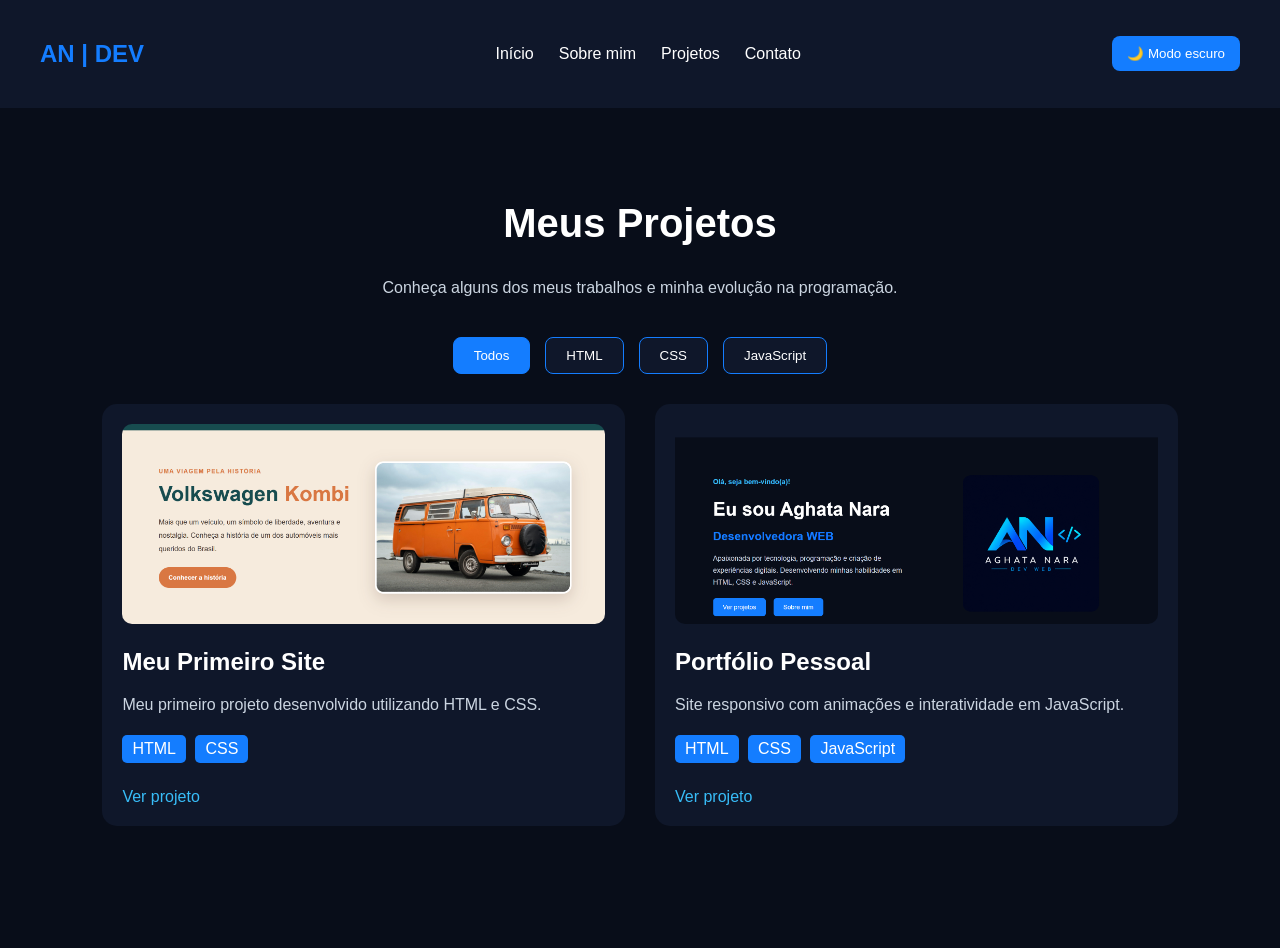
==== projetos.html @ c4356242 "Organiza portfolio na raiz para publicacao GitHub Pages" ====
<!DOCTYPE html>
<html lang="pt-BR">

<head>
    <meta charset="UTF-8">
    <meta name="viewport" content="width=device-width, initial-scale=1.0">

    <title>Meus Projetos | Aghata Nara</title>

    <link rel="stylesheet" href="css/estilos.css">
</head>

<body>

    <header>
        <nav>
            <h2>AN | DEV</h2>

            <ul>
                <li><a href="index.html">Início</a></li>
                <li><a href="sobre.html">Sobre mim</a></li>
                <li><a href="projetos.html">Projetos</a></li>
                <li><a href="contato.html">Contato</a></li>
            </ul>

            <button id="alternar-tema" type="button">
                🌙 Modo escuro
            </button>
        </nav>
    </header>

    <main>

        <section class="projetos">

            <h1>Meus Projetos</h1>

            <p>
                Conheça alguns dos meus trabalhos
                e minha evolução na programação.
            </p>

            <!-- FILTROS DOS PROJETOS -->
            <div class="filtros-projetos">

                <button class="filtro ativo" data-filtro="todos">
                    Todos
                </button>

                <button class="filtro" data-filtro="html">
                    HTML
                </button>

                <button class="filtro" data-filtro="css">
                    CSS
                </button>

                <button class="filtro" data-filtro="javascript">
                    JavaScript
                </button>

            </div>

            <!-- LISTA DE PROJETOS -->
            <div class="lista-projetos">

                <!-- PRIMEIRO CARD -->
                <article class="card-projeto"
                         data-tecnologias="html css">

                    <img src="img/projeto1.png"
                         alt="Imagem do meu primeiro site">

                    <h2>Meu Primeiro Site</h2>

                    <p>
                        Meu primeiro projeto desenvolvido
                        utilizando HTML e CSS.
                    </p>

                    <span>HTML</span>
                    <span>CSS</span>

                    <a href="#">Ver projeto</a>

                </article>

                <!-- SEGUNDO CARD -->
                <article class="card-projeto"
                         data-tecnologias="html css javascript">

                    <img src="img/projeto2.png"
                         alt="Imagem do meu portfólio">

                    <h2>Portfólio Pessoal</h2>

                    <p>
                        Site responsivo com animações
                        e interatividade em JavaScript.
                    </p>

                    <span>HTML</span>
                    <span>CSS</span>
                    <span>JavaScript</span>

                    <a href="#">Ver projeto</a>

                </article>

            </div>

        </section>

    </main>

    <script src="js/script.js"></script>

</body>
</html>
---- css/estilos.css ----
/* Estilo geral do site */

body {
    background-color: black;
    color: white;
    font-family: Arial, sans-serif;
    margin: 0px;
}


/* Títulos secundários */
nav {
    display: flex;
    justify-content: space-between;
    align-items: center;
    padding: 20px 40px;
    background-color: #0F172A;
}


nav h2 {
    color: #147DFF;

}


nav ul {
    display: flex;
    list-style: none;
    gap: 25px;

}


nav a {
    color: white;
    text-decoration: none;
}


nav a:hover {
    color: #38BDF8;
}


.inicio{
    min-height: 70vh;
    display: flex;
    flex-direction: row;
    align-items: center;
    justify-content: space-between;
    gap: 40px;
    padding: 40px 8%;
    background-color:  #080D19;
}


.inicio h3 {
    color: #38BDF8;
    font-size: 18px;
}


.inicio h1 {
    color: white;
    font-size: 48px;
    margin-bottom: 10px;
}


.inicio h2 {
    color: #147DFF;
    font-size: 30px;
}


.inicio p {
    color: #CBD5E1;
    font-size: 18px;
    line-height: 1.7;
    max-width: 600px;
}


.botoes {
    display: flex;
    gap: 20px;
    margin-top: 25px;
}


.botoes a {
    background-color: #147DFF;
    color: white;
    text-decoration: none;
    padding: 14px 25px;
    border-radius: 8px;
    transition: 0.3s;
}


.botoes a:hover {
    background-color:  #38BDF8;
    transform: translateY(-3px);
}


.conteudo-inicio {
    flex: 1;
    min-width: 0;
}

.imagem-inicio {
    flex: 1;
    display: flex;
    justify-content: center;
    align-items: center;
}

.imagem-inicio img {
    width: 100%;
    max-width: 350px;
    height: auto;
    border-radius: 20px;
}


@media (max-width: 768px) {

    .inicio {
        flex-direction: column;
        text-align: center;
        gap: 30px;
    }

    .botoes {
        justify-content: center;
        flex-wrap: wrap;
    }

    .imagem-inicio img {
        max-width: 250px;
    }

}


nav a {
    position: relative;
    text-decoration: none;
    color: white;
    transition: 0.3s;
}

nav a::after {
    content: "";
    position: absolute;
    width: 0;
    height: 2px;
    background-color: #38BDF8;
    bottom: -5px;
    left: 0;
    transition: width 0.3s;
}

nav a:hover {
    color: #38BDF8;
}

nav a:hover::after {
    width: 100%;
}


@keyframes aparecer {
    from {
        opacity: 0%;
        transform: translateY(30px);
    }
    
    to {
        opacity: 1%;
        transform: translateY(0);
    }
}

.conteudo-inicio {
    animation: aparecer 1.2s ease-out;
}

@keyframes flutuar {
    0% {
        transform: translateY(0);
    }

    50% {
        transform: translateY(-15px);
    }

    100% {
        transform: translateY(0);
    }
}

.imagem-inicio img {
    animation: flutuar 4s ease-in-out infinite;
}

.imagem-inicio img:hover {
    filter: drop-shadow(0 0 18px #147DFF);

}


@media (prefers-reduced-motion: reduce) {
    .conteudo-inicio,
    .imagem-inicio img {
        animation: none;
    }
}


:root {
    --cor-fundo: #080D19;
    --cor-menu:  #0F172A;
    --cor-texto: #FFFFFF;
    --cor-paragrafo: #CBD5E1;
}

body.modo-claro {
     --cor-fundo: #F1F5F9;
    --cor-menu: #FFFFFF;
    --cor-texto: #0F172A;
    --cor-paragrafo: #475569;
}

body {
    background-color: var(--cor-fundo);
    color: var(--cor-texto);
}


header {
    background-color: var(--cor-menu);
}

header a {
    color: var(--cor-texto);
}


.inicio {
    background-color: var(--cor-fundo);
}

.inicio h1 {
    color: var(--cor-texto);
}

.inicio p {
    color: var(--cor-paragrafo);
}


#alternar-tema {
    background-color: #147DFF;
    color: white;
    border: none;
    padding: 10px 15px;
    border-radius: 8px;
    cursor: pointer;
    transition: 0.3s;
}

#alternar-tema:hover {
    background-color: #38BDF8;
}

body,
header,
nav,
.inicio,
.inicio h1,
.inicio p,
header a,
nav a {
    transition: background-color 0.3s,
                color 0.3s;
}


.projetos {
    padding: 60px 8%;
    background-color: var(--cor-fundo);
    min-height: 80vh;
}

.projetos h1 {
    text-align: center;
    font-size: 40px;
    color: var(--cor-texto);
}

.projetos > p {
    text-align: center;
    color: var(--cor-paragrafo);
    margin-bottom: 40px;
}

.lista-projetos {
    display: grid;
    grid-template-columns: repeat(2,1fr);
    gap: 30px;
}

.card-projeto {
    background-color: var(--cor-menu);
    padding: 20px;
    border-radius: 15px;
    transition: transform 0.3s;
}

.card-projeto:hover {
    transform: translateY(-8px);
}

.card-projeto img {
    width: 100%;
    height: 200px;
    object-fit: cover;
    border-radius: 10px;
}

.card-projeto h2 {
    color: var(--cor-texto);
}

.card-projeto p {
    color: var(--cor-paragrafo);
}

.card-projeto span {
    display: inline-block;
    background-color: #147DFF;
    color: white;
    padding: 5px 10px;
    border-radius: 5px;
    margin: 5px 5px 10px 0;
}

.card-projeto a {
    display: block;
    color: #38BDF8;
    text-decoration: none;
    margin-top: 15px;
}


@media (max-width:768px) {

    .lista-projetos {
        grid-template-columns: 1fr;
    }

    .projetos h1 {
        font-size: 30px;
    }

    .card-projeto img {
        height: auto;
    }
}


.filtros-projetos {
    display: flex;
    justify-content: center;
    flex-wrap: wrap;
    gap: 15px;
    margin-bottom: 30px;
}

.filtro {
    background-color: var(--cor-menu);
    color: var(--cor-texto);
    border: 1px solid #147DFF;
    padding: 10px 20px;
    border-radius: 8px;
    cursor: pointer;
    transition: 0.3s;
}

.filtro:hover,
.filtro.ativo {
    background-color: #147DFF;
    color: white;
}



/* ===== PÁGINA SOBRE MIM ===== */

.sobre {
    display: flex;
    align-items: center;
    justify-content: space-between;
    gap: 50px;
    padding: 80px 8%;
    background-color: var(--cor-fundo);
}

.sobre-conteudo {
    flex: 1;
    min-width: 0;
    animation: aparecer 1s ease;
}

.sobre-conteudo h3 {
    color: #38BDF8;
    font-size: 18px;
    margin-bottom: 15px;
}

.sobre-conteudo h1 {
    color: var(--cor-texto);
    font-size: 48px;
    margin-bottom: 20px;
}

.sobre-conteudo h1 span {
    color: #147DFF;
}

.sobre-conteudo h2 {
    color: var(--cor-texto);
    font-size: 26px;
    margin-bottom: 20px;
}

.sobre-conteudo p {
    color: var(--cor-paragrafo);
    font-size: 17px;
    line-height: 1.8;
    margin-bottom: 20px;
}

/* BOTÕES */

.botao-sobre {
    display: inline-block;
    background-color: #147DFF;
    color: white;
    text-decoration: none;
    padding: 14px 25px;
    border-radius: 8px;
    margin-top: 15px;
    transition: 0.3s;
}

.botao-sobre:hover {
    background-color: #38BDF8;
    transform: translateY(-4px);
}

/* DESTAQUE LATERAL */

.sobre-destaque {
    flex: 1;
    min-width: 0;
    background-color: var(--cor-menu);
    padding: 40px;
    border: 1px solid #147DFF;
    border-radius: 20px;
    text-align: center;
    box-shadow: 0 0 25px #147DFF20;
}

.sobre-destaque h2 {
    font-size: 40px;
    color: #147DFF;
    margin-bottom: 15px;
}

.sobre-destaque p {
    color: var(--cor-texto);
    margin-bottom: 25px;
}

.sobre-codigo {
    background-color: var(--cor-fundo);
    color: #38BDF8;
    padding: 25px;
    border-radius: 12px;
    font-family: monospace;
    font-size: 18px;
    line-height: 1.8;
    margin-bottom: 20px;
}

.sobre-destaque span {
    color: var(--cor-paragrafo);
    font-size: 14px;
}

/* HABILIDADES */

.habilidades {
    padding: 70px 8%;
    background-color: var(--cor-fundo);
    text-align: center;
}

.habilidades h2 {
    color: var(--cor-texto);
    font-size: 36px;
    margin-bottom: 15px;
}

.habilidades > p {
    color: var(--cor-paragrafo);
    margin-bottom: 40px;
}

.lista-habilidades {
    display: grid;
    grid-template-columns: repeat(4, minmax(0, 1fr));
    gap: 20px;
}

.habilidade-card {
    background-color: var(--cor-menu);
    padding: 30px 20px;
    border-radius: 15px;
    border: 1px solid transparent;
    transition: 0.3s;
}

.habilidade-card:hover {
    transform: translateY(-8px);
    border-color: #147DFF;
}

.habilidade-card h3 {
    color: #38BDF8;
    margin-bottom: 15px;
}

.habilidade-card p {
    color: var(--cor-paragrafo);
    line-height: 1.6;
}

/* OBJETIVOS */

.objetivos {
    padding: 70px 15%;
    background-color: var(--cor-fundo);
    text-align: center;
}

.objetivos h2 {
    color: var(--cor-texto);
    font-size: 36px;
    margin-bottom: 25px;
}

.objetivos p {
    color: var(--cor-paragrafo);
    font-size: 17px;
    line-height: 1.8;
    margin-bottom: 20px;
}

/* RODAPÉ */

.rodape-sobre {
    background-color: var(--cor-menu);
    padding: 25px;
    text-align: center;
}

.rodape-sobre p {
    color: var(--cor-paragrafo);
}

/* RESPONSIVIDADE */

@media (max-width: 900px) {

    .sobre {
        flex-direction: column;
        text-align: center;
    }

    .sobre-conteudo h1 {
        font-size: 38px;
    }

    .sobre-destaque {
        width: 100%;
        box-sizing: border-box;
    }

    .lista-habilidades {
        grid-template-columns: repeat(2, minmax(0, 1fr));
    }

    .objetivos {
        padding: 60px 8%;
    }
}

@media (max-width: 480px) {

    .sobre {
        padding: 50px 6%;
    }

    .sobre-conteudo h1 {
        font-size: 32px;
    }

    .sobre-destaque {
        padding: 25px 15px;
    }

    .lista-habilidades {
        grid-template-columns: 1fr;
    }

    .habilidades h2,
    .objetivos h2 {
        font-size: 28px;
    }
}




/* ===== PÁGINA DE CONTATO ===== */

.contato {
    padding: 70px 8%;
    min-height: 80vh;
    background-color: var(--cor-fundo);
}

.contato-titulo {
    text-align: center;
    margin-bottom: 50px;
}

.contato-titulo h1 {
    font-size: 42px;
    color: var(--cor-texto);
    margin-bottom: 15px;
}

.contato-titulo h1 span {
    color: #147DFF;
}

.contato-titulo p {
    color: var(--cor-paragrafo);
    font-size: 17px;
}

/* ORGANIZAÇÃO DAS COLUNAS */

.contato-container {
    display: grid;
    grid-template-columns: repeat(2, minmax(0, 1fr));
    gap: 35px;
    align-items: stretch;
}

/* INFORMAÇÕES */

.contato-informacoes {
    background-color: var(--cor-menu);
    padding: 35px;
    border-radius: 15px;
    border: 1px solid #147DFF30;
}

.contato-informacoes h2 {
    color: var(--cor-texto);
    margin-bottom: 20px;
}

.contato-informacoes > p {
    color: var(--cor-paragrafo);
    line-height: 1.8;
    margin-bottom: 30px;
}

.contato-item {
    background-color: var(--cor-fundo);
    padding: 18px;
    border-radius: 10px;
    margin-bottom: 15px;
    transition: 0.3s;
}

.contato-item:hover {
    transform: translateX(5px);
}

.contato-item h3 {
    color: #38BDF8;
    margin-bottom: 8px;
}

.contato-item p {
    color: var(--cor-paragrafo);
}

/* REDES SOCIAIS */

.contato-redes {
    display: flex;
    flex-wrap: wrap;
    gap: 15px;
    margin-top: 25px;
}

.contato-redes a {
    background-color: #147DFF;
    color: white;
    text-decoration: none;
    padding: 12px 20px;
    border-radius: 8px;
    transition: 0.3s;
}

.contato-redes a:hover {
    background-color: #38BDF8;
    transform: translateY(-4px);
}

/* FORMULÁRIO */

.contato-formulario {
    background-color: var(--cor-menu);
    padding: 35px;
    border-radius: 15px;
    border: 1px solid #147DFF30;
}

.contato-formulario h2 {
    color: var(--cor-texto);
    margin-bottom: 25px;
}

#formulario-contato {
    display: flex;
    flex-direction: column;
    gap: 12px;
}

#formulario-contato label {
    color: var(--cor-texto);
    font-weight: 500;
}

#formulario-contato input,
#formulario-contato textarea {
    width: 100%;
    box-sizing: border-box;
    padding: 14px;
    background-color: var(--cor-fundo);
    color: var(--cor-texto);
    border: 1px solid #334155;
    border-radius: 8px;
    font-family: inherit;
    font-size: 15px;
    outline: none;
    transition: 0.3s;
}

#formulario-contato input:focus,
#formulario-contato textarea:focus {
    border-color: #147DFF;
    box-shadow: 0 0 8px #147DFF40;
}

#formulario-contato textarea {
    resize: vertical;
}

#formulario-contato button {
    background-color: #147DFF;
    color: white;
    border: none;
    padding: 15px;
    border-radius: 8px;
    font-size: 16px;
    font-weight: bold;
    cursor: pointer;
    transition: 0.3s;
    margin-top: 10px;
}

#formulario-contato button:hover {
    background-color: #38BDF8;
    transform: translateY(-3px);
}

#status-formulario {
    color: var(--cor-paragrafo);
    font-size: 14px;
    line-height: 1.6;
}

/* RODAPÉ */

.rodape-contato {
    background-color: var(--cor-menu);
    text-align: center;
    padding: 25px;
}

.rodape-contato p {
    color: var(--cor-paragrafo);
}

/* RESPONSIVIDADE */


/* ===== PÁGINA DE CONTATO ===== */

.contato {
    padding: 70px 8%;
    min-height: 80vh;
    background-color: var(--cor-fundo);
}

.contato-titulo {
    text-align: center;
    margin-bottom: 50px;
}

.contato-titulo h1 {
    font-size: 42px;
    color: var(--cor-texto);
    margin-bottom: 15px;
}

.contato-titulo h1 span {
    color: #147DFF;
}

.contato-titulo p {
    color: var(--cor-paragrafo);
    font-size: 17px;
}

/* COLUNAS */

.contato-container {
    display: grid;
    grid-template-columns: repeat(2, minmax(0, 1fr));
    gap: 35px;
}

/* INFORMAÇÕES */

.contato-informacoes {
    background-color: var(--cor-menu);
    padding: 35px;
    border-radius: 15px;
    border: 1px solid #147DFF30;
}

.contato-informacoes h2 {
    color: var(--cor-texto);
    margin-bottom: 20px;
}

.contato-informacoes > p {
    color: var(--cor-paragrafo);
    line-height: 1.8;
    margin-bottom: 30px;
}

.contato-item {
    background-color: var(--cor-fundo);
    padding: 18px;
    border-radius: 10px;
    margin-bottom: 15px;
    transition: 0.3s;
}

.contato-item:hover {
    transform: translateX(5px);
}

.contato-item h3 {
    color: #38BDF8;
    margin-bottom: 8px;
}

.contato-item p {
    color: var(--cor-paragrafo);
    overflow-wrap: anywhere;
}

.contato-item a {
    color: #38BDF8;
    text-decoration: none;
    overflow-wrap: anywhere;
    transition: 0.3s;
}

.contato-item a:hover {
    color: #147DFF;
    text-decoration: underline;
}

/* REDES E BOTÕES */

.contato-redes {
    display: flex;
    flex-wrap: wrap;
    gap: 15px;
    margin-top: 25px;
}

.contato-redes a {
    background-color: #147DFF;
    color: white;
    text-decoration: none;
    padding: 12px 20px;
    border-radius: 8px;
    transition: 0.3s;
}

.contato-redes a:hover {
    background-color: #38BDF8;
    transform: translateY(-4px);
}

/* FORMULÁRIO */

.contato-formulario {
    background-color: var(--cor-menu);
    padding: 35px;
    border-radius: 15px;
    border: 1px solid #147DFF30;
}

.contato-formulario h2 {
    color: var(--cor-texto);
    margin-bottom: 25px;
}

#formulario-contato {
    display: flex;
    flex-direction: column;
    gap: 12px;
}

#formulario-contato label {
    color: var(--cor-texto);
    font-weight: 500;
}

#formulario-contato input,
#formulario-contato textarea {
    width: 100%;
    box-sizing: border-box;
    padding: 14px;
    background-color: var(--cor-fundo);
    color: var(--cor-texto);
    border: 1px solid #334155;
    border-radius: 8px;
    font-family: inherit;
    font-size: 15px;
    outline: none;
    transition: 0.3s;
}

#formulario-contato input:focus,
#formulario-contato textarea:focus {
    border-color: #147DFF;
    box-shadow: 0 0 8px #147DFF40;
}

#formulario-contato textarea {
    resize: vertical;
}

#formulario-contato button {
    background-color: #147DFF;
    color: white;
    border: none;
    padding: 15px;
    border-radius: 8px;
    font-size: 16px;
    font-weight: bold;
    cursor: pointer;
    transition: 0.3s;
    margin-top: 10px;
}

#formulario-contato button:hover {
    background-color: #38BDF8;
    transform: translateY(-3px);
}

#status-formulario {
    color: var(--cor-paragrafo);
    font-size: 14px;
    line-height: 1.6;
}

/* RODAPÉ */

.rodape-contato {
    background-color: var(--cor-menu);
    text-align: center;
    padding: 25px;
}

.rodape-contato p {
    color: var(--cor-paragrafo);
}

/* RESPONSIVIDADE */

@media (max-width: 768px) {

    .contato {
        padding: 50px 6%;
    }

    .contato-container {
        grid-template-columns: 1fr;
    }

    .contato-titulo h1 {
        font-size: 32px;
    }

    .contato-informacoes,
    .contato-formulario {
        padding: 25px 20px;
    }

}
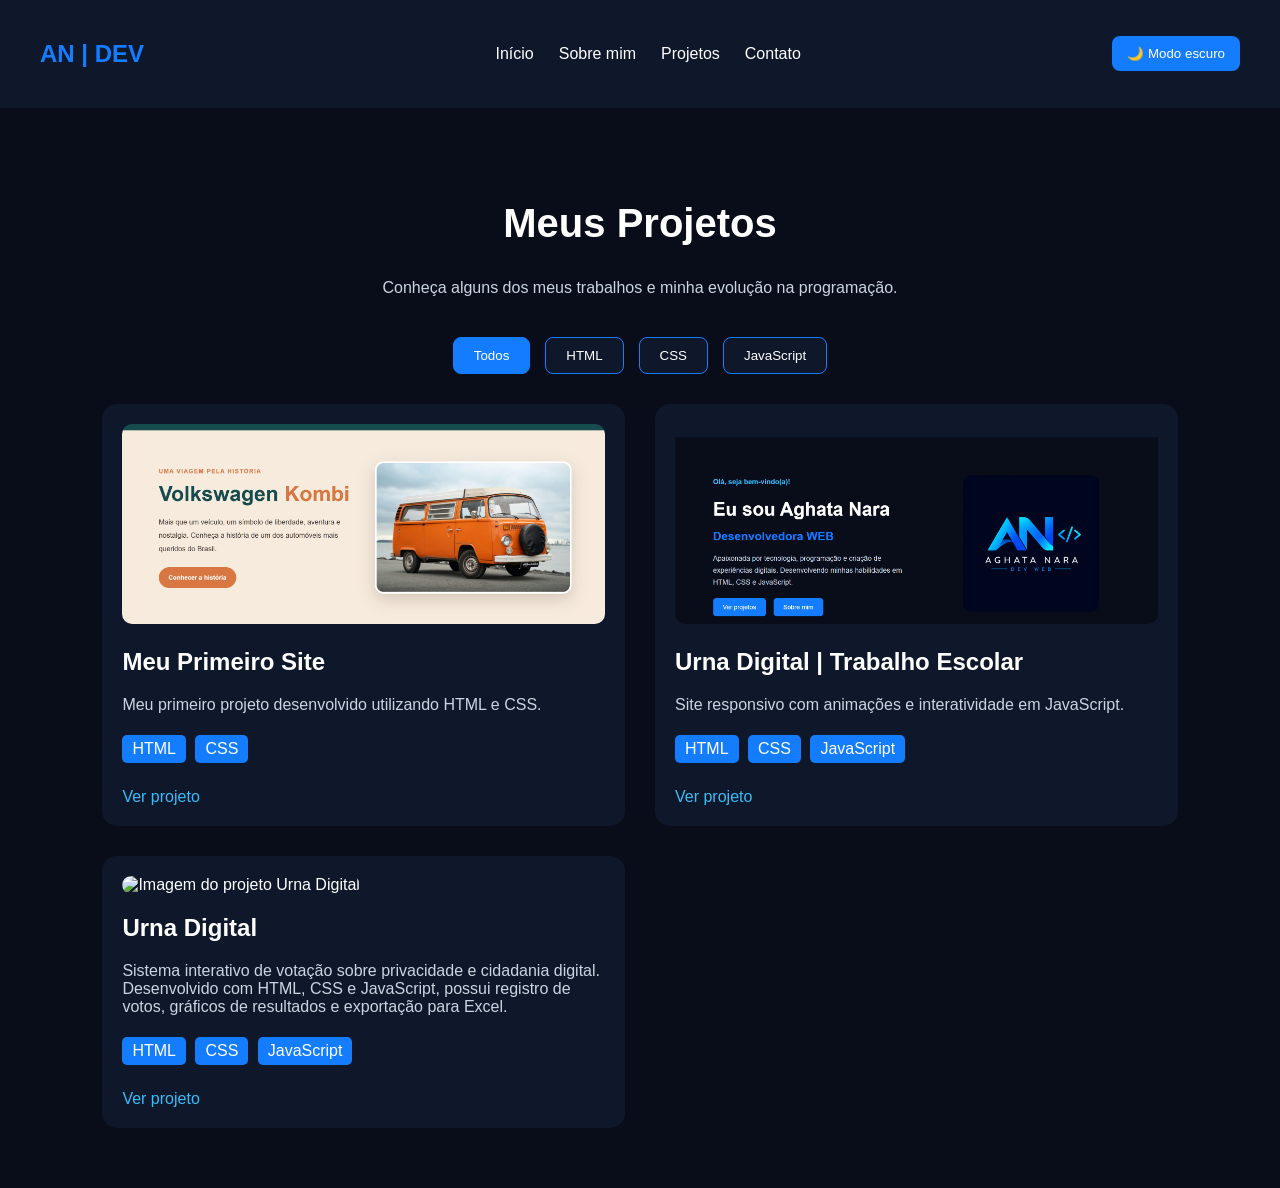
==== commit 74fe84ce: "Add files via upload" ====
--- a/projetos.html
+++ b/projetos.html
@@ -82,7 +82,9 @@
                     <span>HTML</span>
                     <span>CSS</span>
 
-                    <a href="#">Ver projeto</a>
+                    <a href="https://rochayxz7.github.io/Volkswagen/"  target="_blank" rel="noopener noreferrer">Ver projeto</a>
+
+                                                                    
 
                 </article>
 
@@ -93,7 +95,7 @@
                     <img src="img/projeto2.png"
                          alt="Imagem do meu portfólio">
 
-                    <h2>Portfólio Pessoal</h2>
+                    <h2>Urna Digital | Trabalho Escolar</h2>
 
                     <p>
                         Site responsivo com animações
@@ -104,9 +106,39 @@
                     <span>CSS</span>
                     <span>JavaScript</span>
 
-                    <a href="#">Ver projeto</a>
+                    <a href="https://rochayxz7.github.io/portfolio/" target="_blank" rel="noopener noreferrer">Ver projeto</a>
+                </article>
 
-                </article>
+
+                
+            <!-- TERCEIRO CARD - URNA DIGITAL -->
+            <article class="card-projeto"
+            data-tecnologias="html css javascript">
+
+            <img src="img/urna-digital.png"
+             alt="Imagem do projeto Urna Digital">
+                 <h2>Urna Digital</h2>
+
+            <p>
+                Sistema interativo de votação sobre
+                privacidade e cidadania digital.
+                Desenvolvido com HTML, CSS e JavaScript,
+                possui registro de votos, gráficos
+                de resultados e exportação para Excel.
+            </p>
+
+            <span>HTML</span>
+            <span>CSS</span>
+            <span>JavaScript</span>
+
+            <a href="https://rochayxz7.github.io/UrnaDigital/"
+            target="_blank"
+            rel="noopener noreferrer">
+                Ver projeto
+            </a>
+
+            </article>
+
 
             </div>
 
